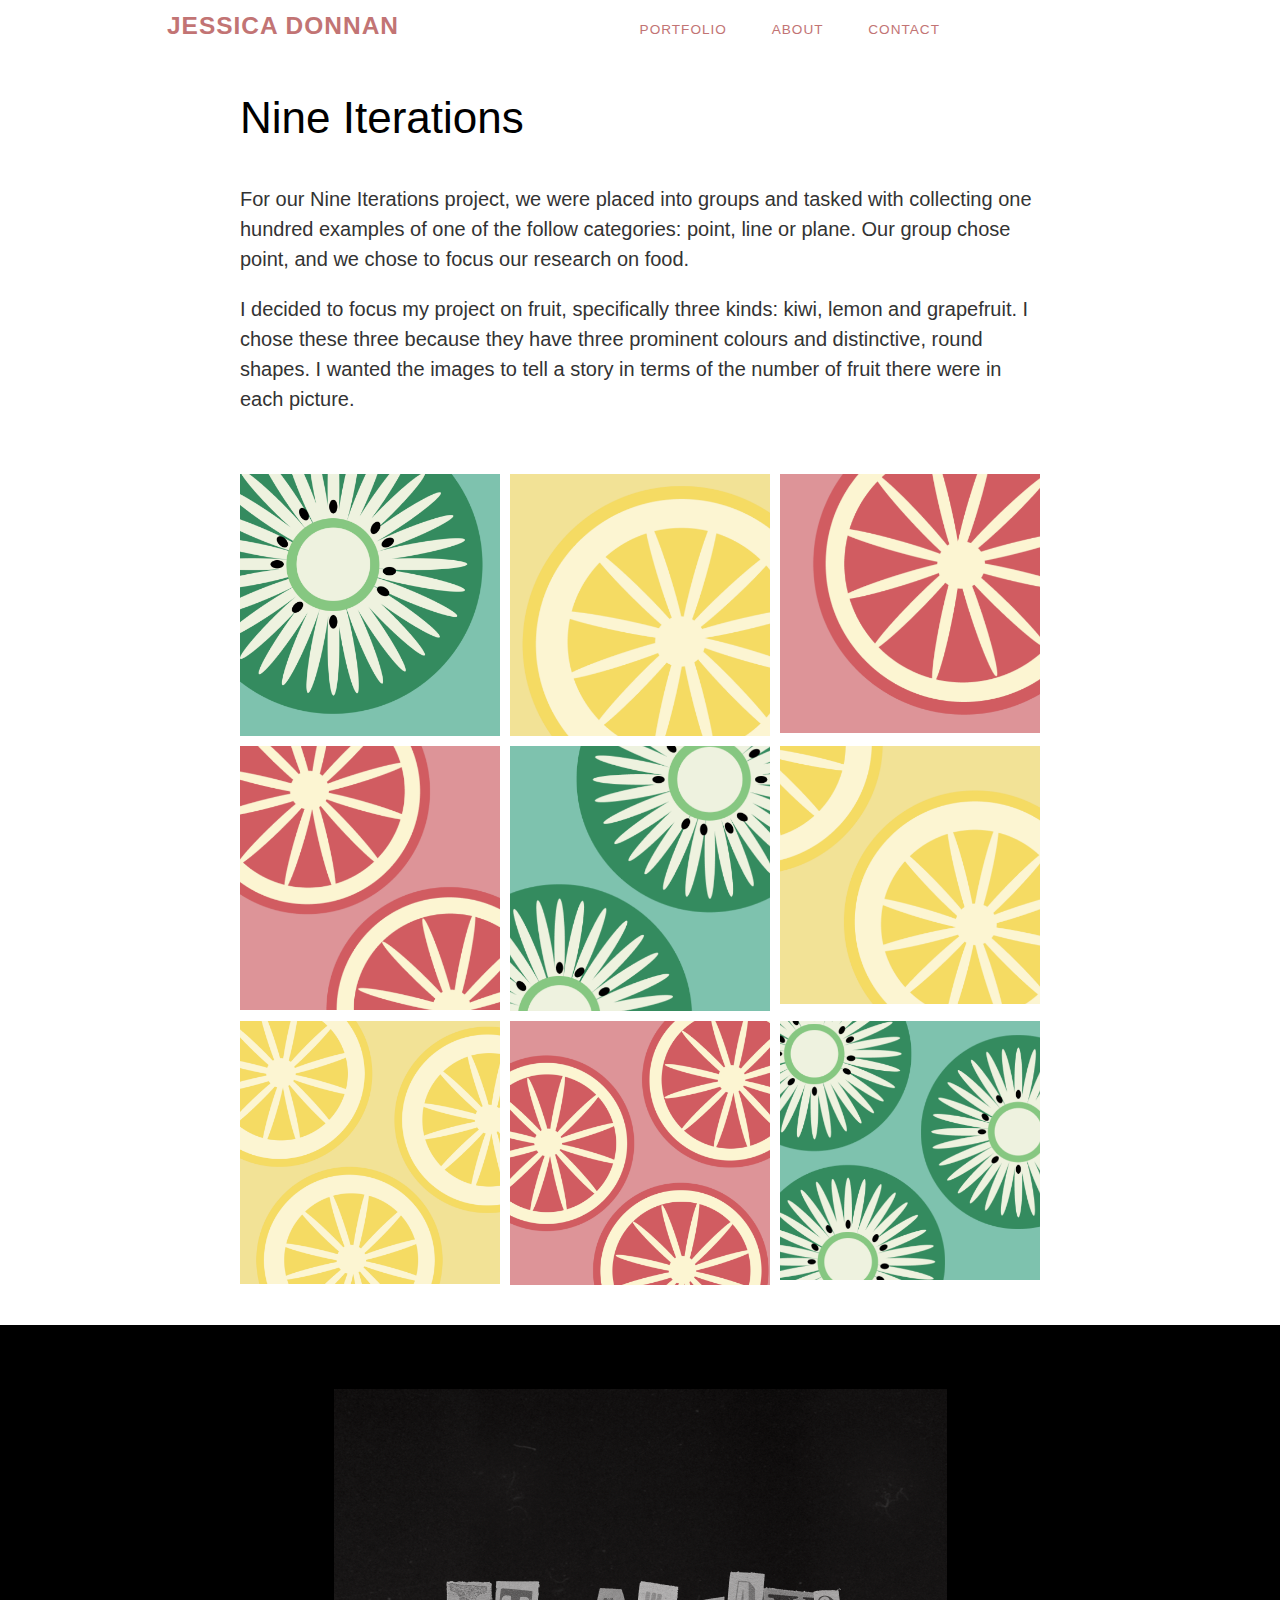
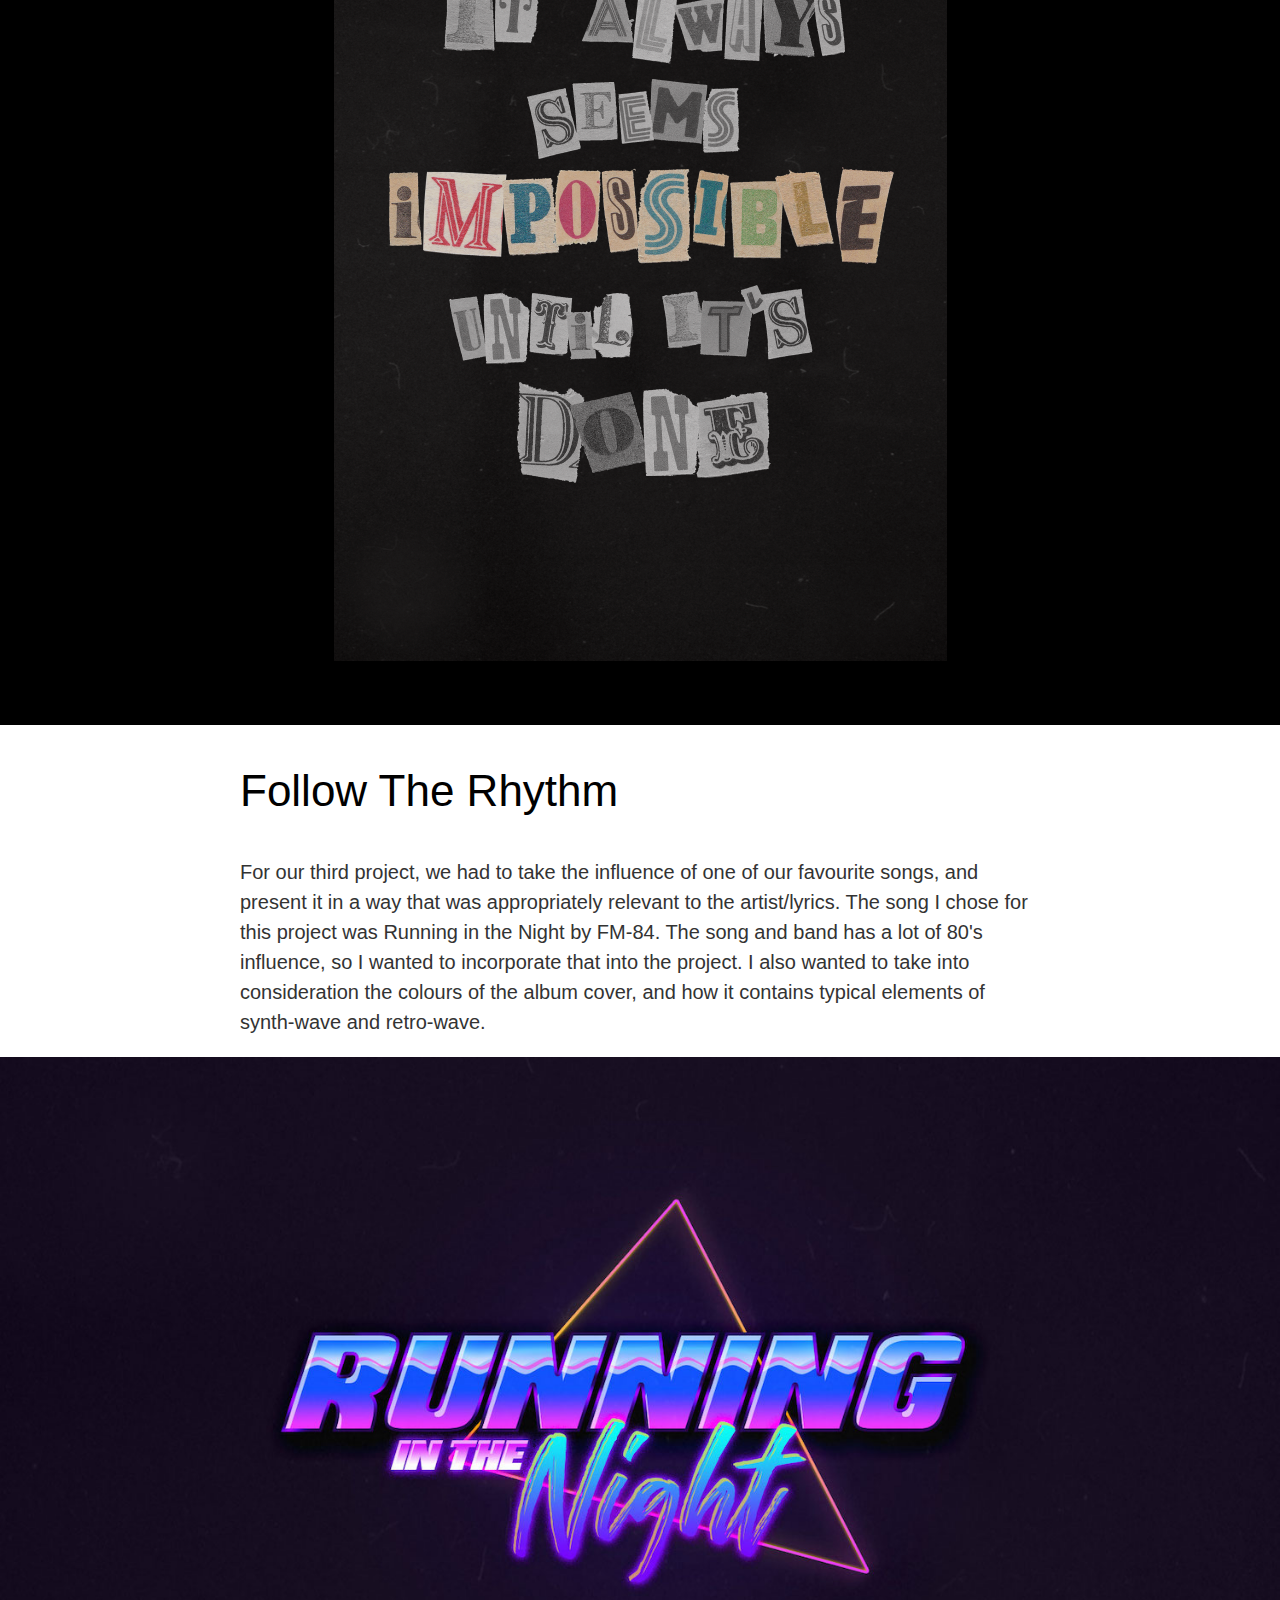
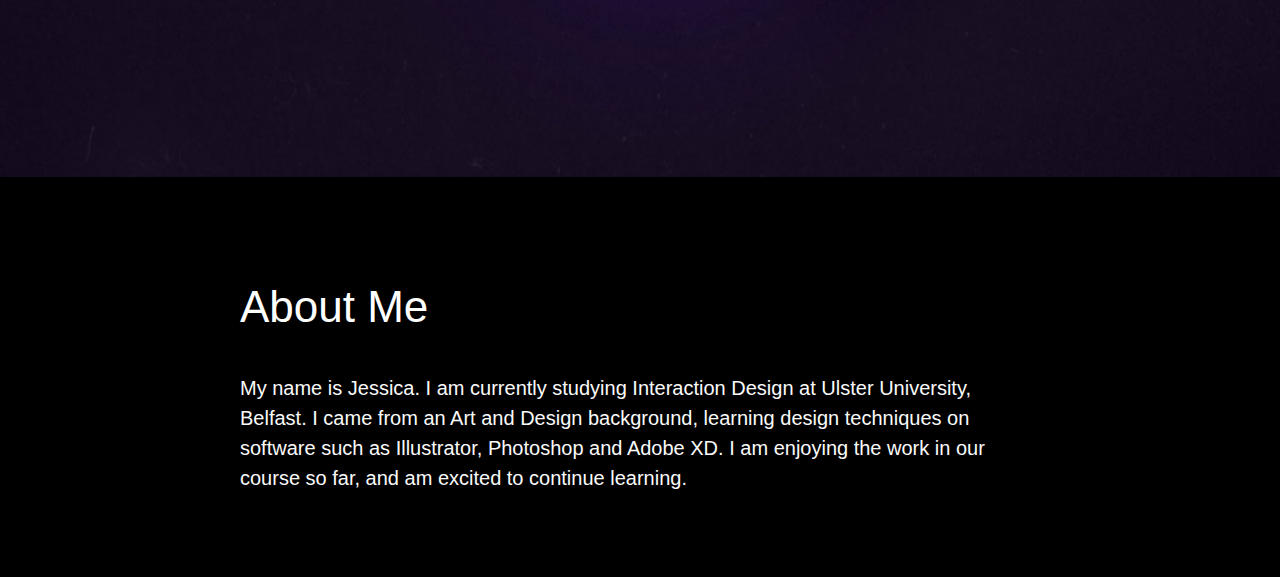
==== index.html @ a140d35e "update" ====
<!DOCTYPE html>
<html lang="en">
  <head>
    <title>Jessica Donnan</title>
    <meta charset="utf-8">
    <meta http-equiv="X-UA-Compatible" content="IE=edge">
    <meta name="viewport" content="width=device-width, initial-scale=1">
    
    <!---------- ADDING CSS WITH ERIC MEYER'S RESET THEN CONTENT-SPECIFIC ------------->
    <link rel="stylesheet" href="css/reset.css">
    <link rel="stylesheet" href="css/portfolio.css">

    <!---------- ADD YOUR OWN FONT STYLESHEET HERE ---------->
    <link href="https://fonts.googleapis.com/css2?family=Open+Sans&family=Roboto:wght@700&display=swap" rel="stylesheet">

</head>

    <body>
        <nav>
            <ul>
                <li class="logo"><a href="#">Jessica Donnan</a></li>
                <li><a href="#portfolio">Portfolio</a></li>
                <li><a href="#about">About</a></li>
                <li><a href="#contact">Contact</a></li>
            </ul>
        </nav>

<section id="portfolio"><h2 style="color: #000000;">Nine Iterations</h2>


	<p>For our Nine Iterations project, we were placed into groups and tasked with collecting one hundred examples of one of the follow categories: point, line or plane. Our group chose point, and we chose to focus our research on food.
    </p>
    <p>I decided to focus my project on fruit, specifically three kinds: kiwi, lemon and grapefruit. I chose these three because they have three prominent colours and distinctive, round shapes. I wanted the images to tell a story in terms of the number of fruit there were in each picture. 
    </p>
</section>
<div>	
<!--------------------PORTFOLIO THIS IS WHERE CSS GRID KICKS IN -------------------->

      <ul class="portfolio" >
      <a href="http://blogs.ulster.ac.uk/jessicadonnan/2020/10/05/ixd01-point-line-and-plane-group-project/" target="_blank"><!--THIS TURNS THE FIRST IMAGE INTO A LINK. THIS COULD BE USED TO LINK TO A CASE STUDY PAGE FOR A PROJECT -->
        <li>
              <img class="portfolio-img" src="img/iteration1.png" alt="image 1" />
              <!--<h1 class="portfolio-title">Image One</h1>--><!--YOU CAN ADD A CAPTION HERE IF YOU WISH-->
          </li>
      </a>
          <li><img class="portfolio-img" src="img/iteration2.png" alt=" "/></li>
          <li><img class="portfolio-img" src="img/iteration3.png" alt=" "/></li>
          <li><img class="portfolio-img" src="img/iteration4.png" alt=" "/></li>
          <li><img class="portfolio-img" src="img/iteration5.png" alt=" "/></li>
          <li><img class="portfolio-img" src="img/iteration6.png" alt=" "/></li>
          <li><img class="portfolio-img" src="img/iteration7.png" alt=" "/></li>
          <li><img class="portfolio-img" src="img/iteration8.png" alt=" "/></li>
          <li><img class="portfolio-img" src="img/iteration9.png" alt=" "/></li>
          
      </ul>
    </div>

    <div class="background-colour"><!--CHANGE THIS ON THE CSS TO APPLY A COLOUR TO MATCH YOUR OWN DESIGN-->
        <header>
          <!--- THIS IS WHERE YOUR MANIFESTO WILL GO -->
            <img src="img/manifesto.png" alt="manifesto"/>
        </header>
    
    </div>
    
    <section class="follow">
        <h2 style="color: black;">Follow The Rhythm</h2>
    


           <p>For our third project, we had to take the influence of one of our favourite songs, and present it in a way that was appropriately relevant to the artist/lyrics. The song I chose for this project was Running in the Night by FM-84. The song and band has a lot of 80's influence, so I wanted to incorporate that into the project. I also wanted to take into consideration the colours of the album cover, and how it contains typical elements of synth-wave and retro-wave.</p>
     </section>

   <!--THE IMAGE BELOW CAN BE REPLACED WITH A NUMBER OF SMALLER IMAGES IF REQUIRED.-->  
   <div style="background-color: black;"><img src="img/follow.jpeg"  alt="portfolio image"/></div>

   <div class="background-colour" id="about">
     <section>
       <h2 style="color:white;">About Me</h2>
         <p>My name is Jessica. I am currently studying Interaction Design at Ulster University, Belfast. I came from an Art and Design background, learning design techniques on software such as Illustrator, Photoshop and Adobe XD. I am enjoying the work in our course so far, and am excited to continue learning. 
     </p>
     </section>
   </div>
 
<!----------------- FOOTER ------------------>
 <footer id="contact">
   <a href="https://github.com/Saskia-Kano" target="_blank">
   </footer>
 </body>
</html>
---- css/portfolio.css ----
/* ------------------ GLOBAL STYLING --------------------*/
body {
    font-family: proxima-nova, sans-serif;
    font-style: normal;
    color: #333;}
  
  section {    
    width: 80%;
    max-width: 800px;
    margin: auto;}
  
  
  h1, h2, {
    font-family: bely-display, sans-serif;
    font-weight: 400;
    font-style: normal;}
  
  /*---- ESTABLISH YOUR OWN TYPOGRAPHIC HIERARCHY WHICH SHOULD BE BASED ON YOUR FONT CHOICES ----*/
  h1 {font-size: 4em; margin-bottom: .3em;}
  h2 {font-size: 2.75em; margin: 1em 0; color: #000000}
  h3 {font-size: 1.90em; margin: 3em 0 1em 0}
  
  p {font-size: 1.25em;
    line-height: 1.5;
    margin-bottom: 1em;
    font-weight: 200;}
  
  header {
    width: 80%;
    font-family: bely-display, sans-serif;
    max-width: 1000px;
    margin: auto;
    color: #fafafa;}
  
  header h1 { 
    margin: 1em 0;
    font-size: 5.25em;
    font-weight: bold;
    line-height: 1.2;
    }
  header h2 {
    font-family: proxima-nova, sans-serif;
    font-size: 2.75em;
    line-height: 1.5;
    padding-bottom: 1em;
  }
  
  .highlight {color: #000000}
  
  /*---------------- PORTFOLIO SECTION ------------------*/
  
 /* .portfolio h2 { max-width: 960px; margin: 3em auto;} */
  
 .portfolio{
    max-width: 800px;
    margin: auto;
    padding: 40px 0;
    display: grid;
    grid-gap: 10px;
    /* grid-template-columns: repeat(3, 1fr);
    grid-auto-rows: minmax(100px auto); */
  
  grid-template-columns: repeat(auto-fill, minmax(250px, 1fr) ) ; 
  }
   
  .portfolio h1 {
    text-align: center}
  
  li {
    position: relative;}
  
  .portfolio-img {;
    width: 100%;
    object-fit: cover;
  }
  
  .portfolio-title {
    font-family: proxima-nova, sans-serif;
    position: absolute;
    bottom: 0;
    width: 100%;
    padding: 10px 0;
    font-size: 0.85em;
    font-weight: bold;
    background-color: rgba(255, 255, 255, 0.8);
    margin-bottom: 0;
  }
  
  .portfolio-title:hover {
    background: #333;
    color: #fff
  }
  
  /*---------------- BACKGROUNDS ----------------*/
  .background-colour {
      padding: 4em 0;
      background: #000000;
      color: #fafafa;}
  
  
  /*--------------------- STYLING LINKS -----------------*/
  a {
    color: #000000;
    text-decoration: none;
  }
  
  a:hover {
    color: #103254;
    border-bottom: 1px dotted;}
  
  .biog a {
      color: #fafafa;
      border-bottom: 1px dotted;
    }
    
  .biog a:hover {
      color: #103254;
  }
    
  .background-colour a {
    color: #bcdbd2);
    text-decoration: none;}
  
  .background-colour a:hover {
    color: #fafafa;
    border-bottom: 1px dotted;}
  
  .portfolio a {
    color: #103254;
    border-bottom: none;}
  
  .portfolio a:hover {
    opacity: .8;}
  
  /*------------------- NAVIGATION ------------------*/
  nav {
    top: 0;
    left: 0;
    margin: 0;
    width: 90%;
    background-color: #fff;
    padding: 1em 0;
    font-size: 0.85em;}
  
  nav ul {
    padding-right: 15vw;
    text-align: right;
    text-transform: uppercase;
    letter-spacing: 1px;}
    
  
  nav ul li {
    display: inline;
    margin: 20px;
    background: none;}
  
  nav a:link {
    color: #c27474}
  
  nav a:visited {
    color: #c27474}
  
  nav a:hover {
    border-bottom: none;
    color: #103254;
    transition: all 0.3s ease-in-out; } 
    
  .logo {
    font-size: 1.8em;
    font-weight: bold;
    text-align: left;
    padding-right: 8em;
  }
  
  /* ------------------- IMAGES -------------------- */
  img {
    display: block;
    margin: auto; 
    max-width: 100%; }
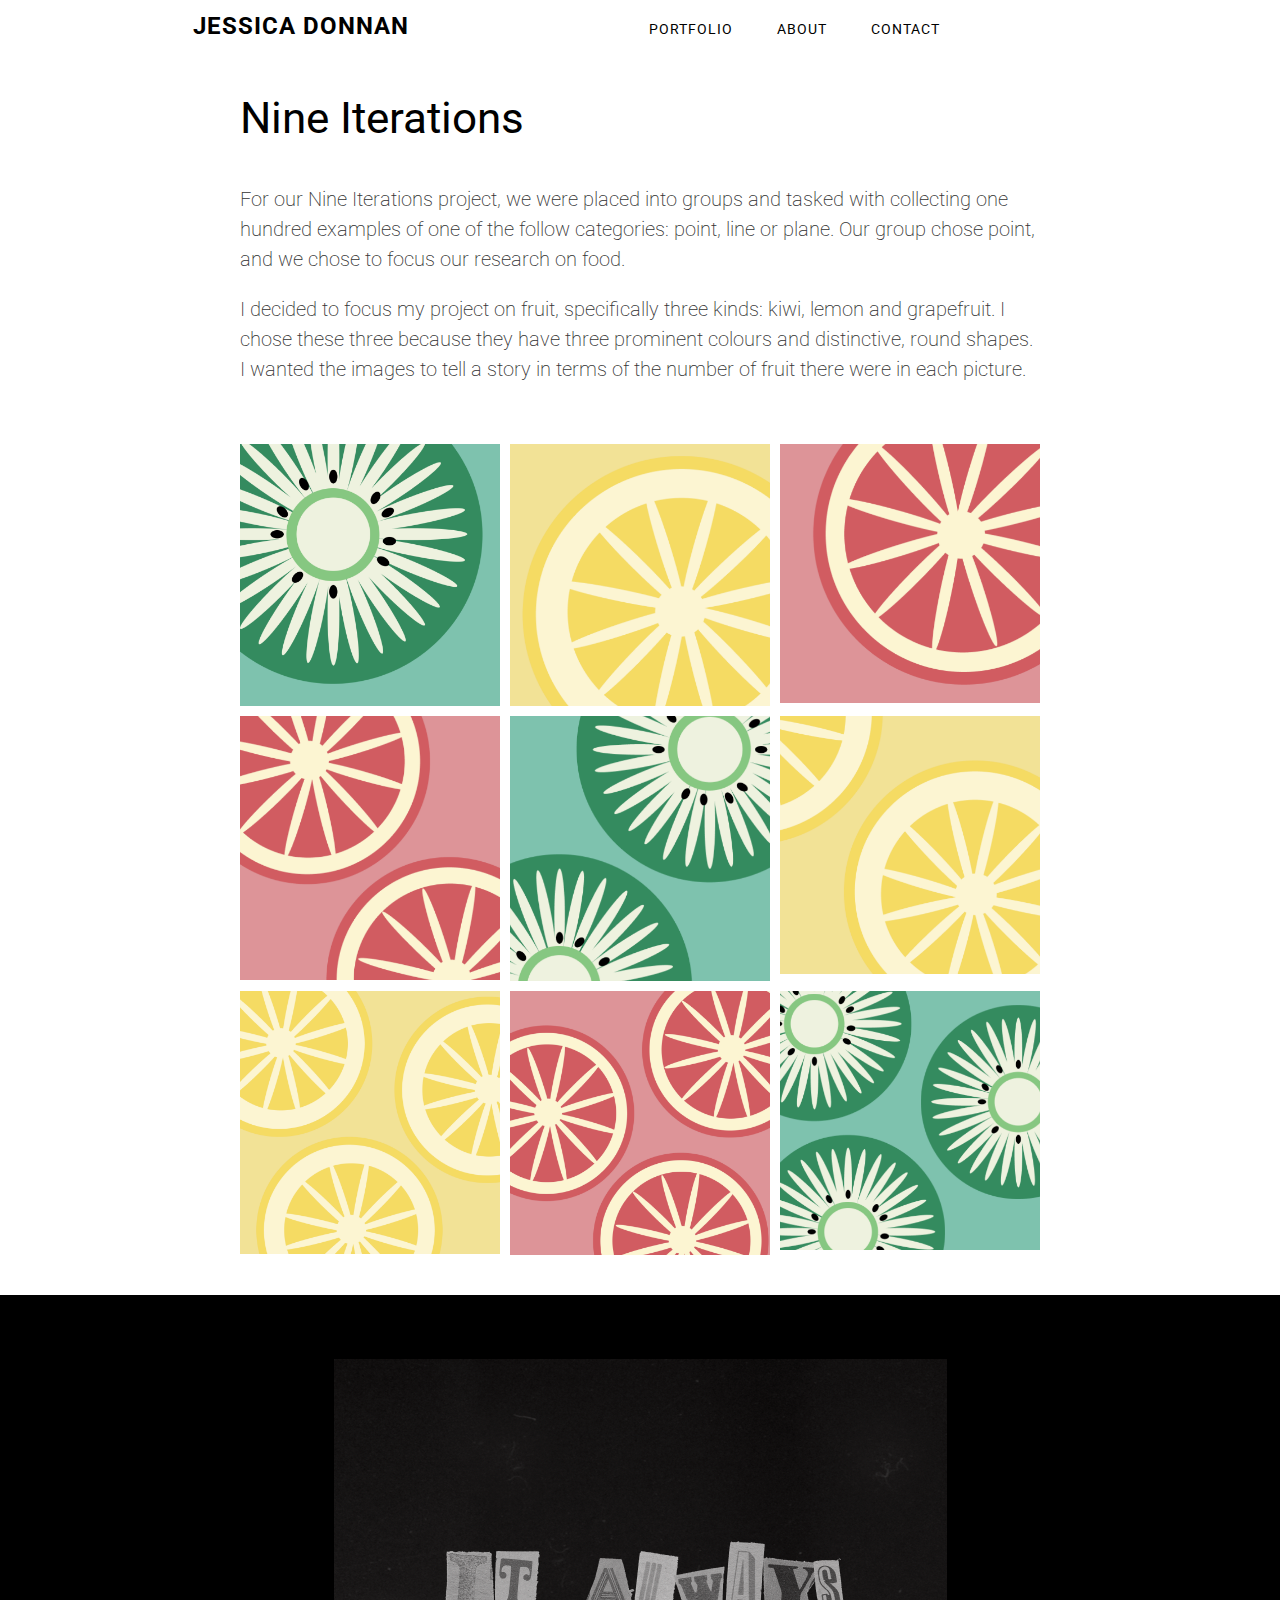
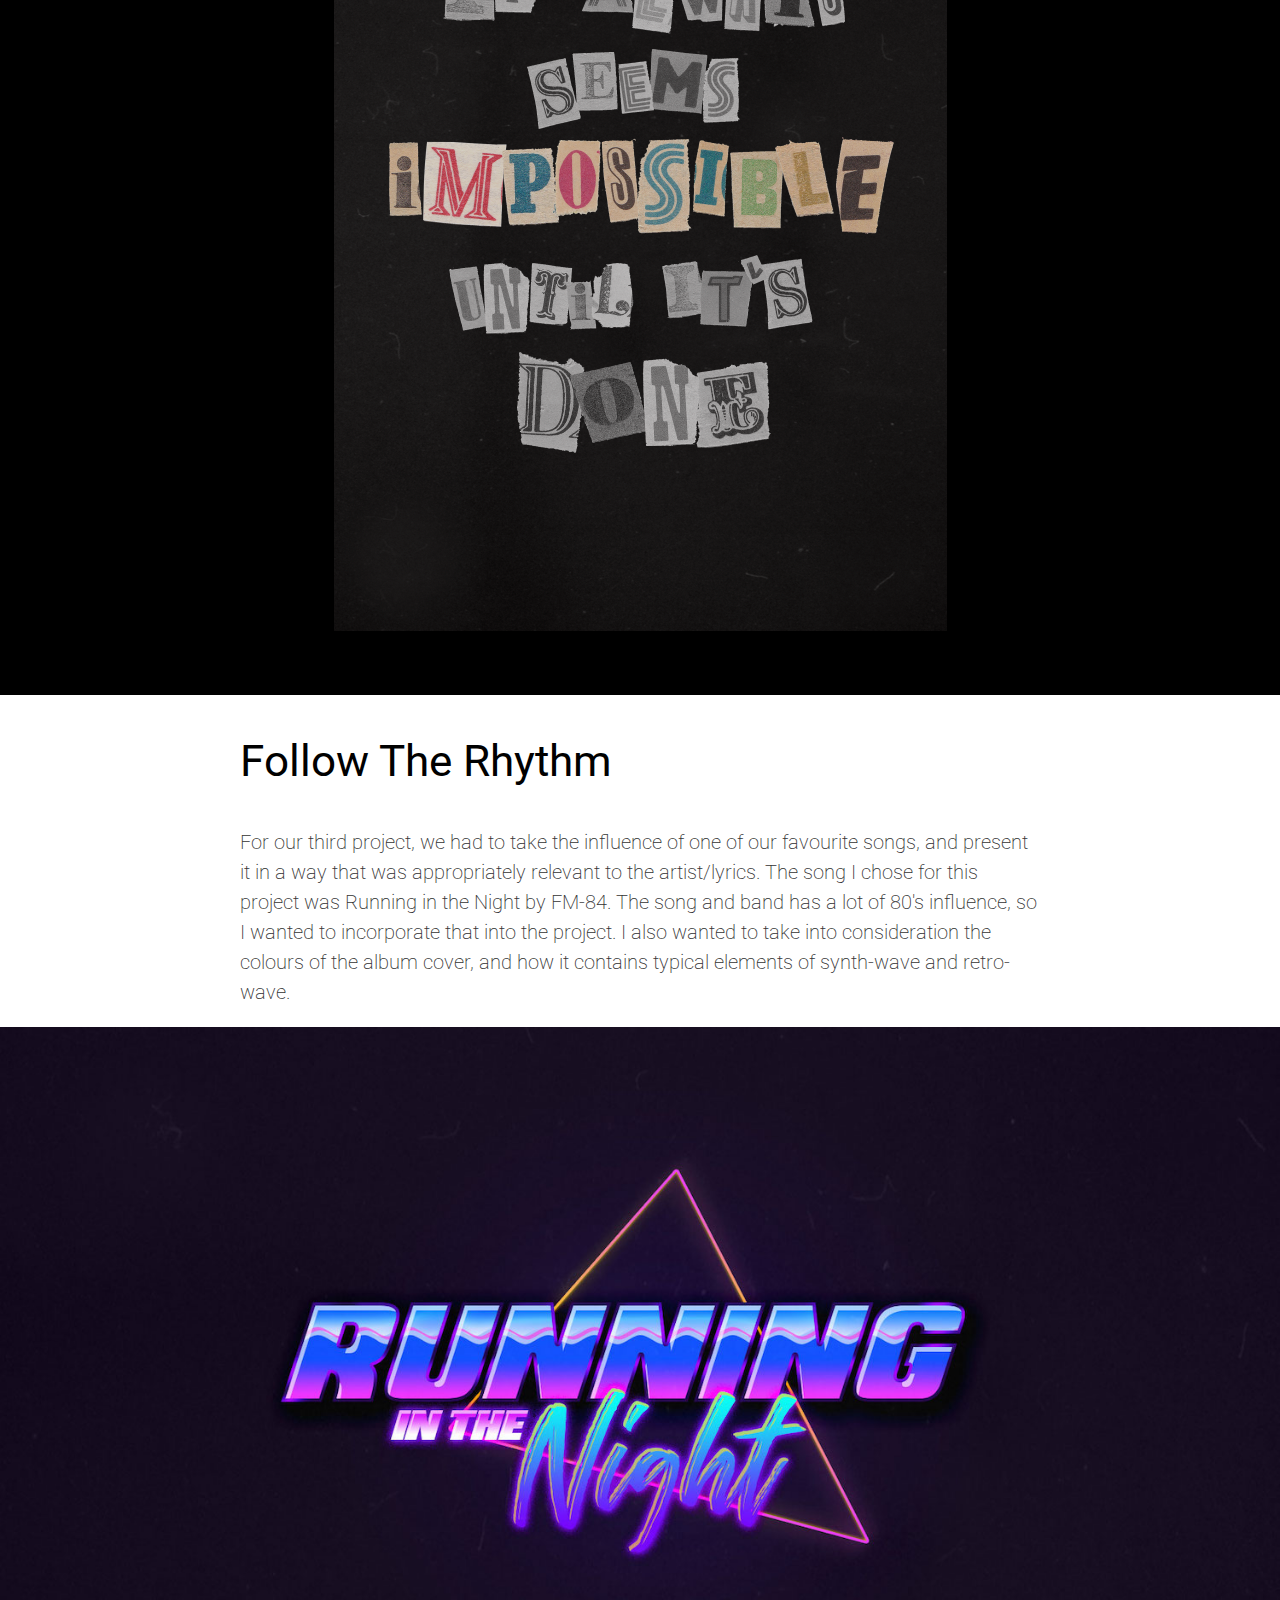
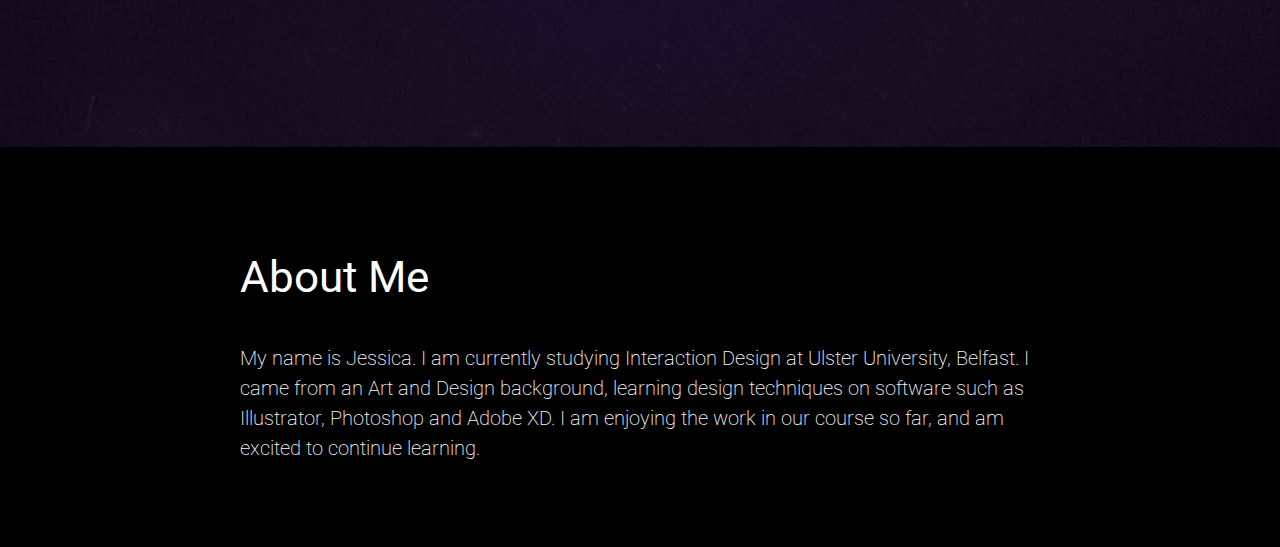
==== commit 467fb8fd: "update" ====
--- a/index.html
+++ b/index.html
@@ -11,7 +11,7 @@
     <link rel="stylesheet" href="css/portfolio.css">
 
     <!---------- ADD YOUR OWN FONT STYLESHEET HERE ---------->
-    <link href="https://fonts.googleapis.com/css2?family=Open+Sans&family=Roboto:wght@700&display=swap" rel="stylesheet">
+    <link href="https://fonts.googleapis.com/css2?family=Open+Sans&family=Roboto&display=swap" rel="stylesheet">
 
 </head>
 
@@ -21,7 +21,7 @@
                 <li class="logo"><a href="#">Jessica Donnan</a></li>
                 <li><a href="#portfolio">Portfolio</a></li>
                 <li><a href="#about">About</a></li>
-                <li><a href="#contact">Contact</a></li>
+                <li><a href="https://www.instagram.com/jessdonnandesign/">Contact</a></li>
             </ul>
         </nav>
 
--- a/css/portfolio.css
+++ b/css/portfolio.css
@@ -1,6 +1,6 @@
 /* ------------------ GLOBAL STYLING --------------------*/
 body {
-    font-family: proxima-nova, sans-serif;
+    font-family: 'Roboto', sans-serif;
     font-style: normal;
     color: #333;}
   
@@ -11,8 +11,8 @@
   
   
   h1, h2, {
-    font-family: bely-display, sans-serif;
-    font-weight: 400;
+    font-family: 'Open Sans', sans-serif;
+    font-weight: 500;
     font-style: normal;}
   
   /*---- ESTABLISH YOUR OWN TYPOGRAPHIC HIERARCHY WHICH SHOULD BE BASED ON YOUR FONT CHOICES ----*/
@@ -26,8 +26,8 @@
     font-weight: 200;}
   
   header {
-    width: 80%;
-    font-family: bely-display, sans-serif;
+    width: 70%;
+    font-family: 'Open Sans', sans-serif;
     max-width: 1000px;
     margin: auto;
     color: #fafafa;}
@@ -39,7 +39,7 @@
     line-height: 1.2;
     }
   header h2 {
-    font-family: proxima-nova, sans-serif;
+    font-family: 'Open Sans', sans-serif;
     font-size: 2.75em;
     line-height: 1.5;
     padding-bottom: 1em;
@@ -75,7 +75,7 @@
   }
   
   .portfolio-title {
-    font-family: proxima-nova, sans-serif;
+    font-family: 'Open Sans', sans-serif;
     position: absolute;
     bottom: 0;
     width: 100%;
@@ -155,10 +155,10 @@
     background: none;}
   
   nav a:link {
-    color: #c27474}
+    color: #000000}
   
   nav a:visited {
-    color: #c27474}
+    color: #000000}
   
   nav a:hover {
     border-bottom: none;
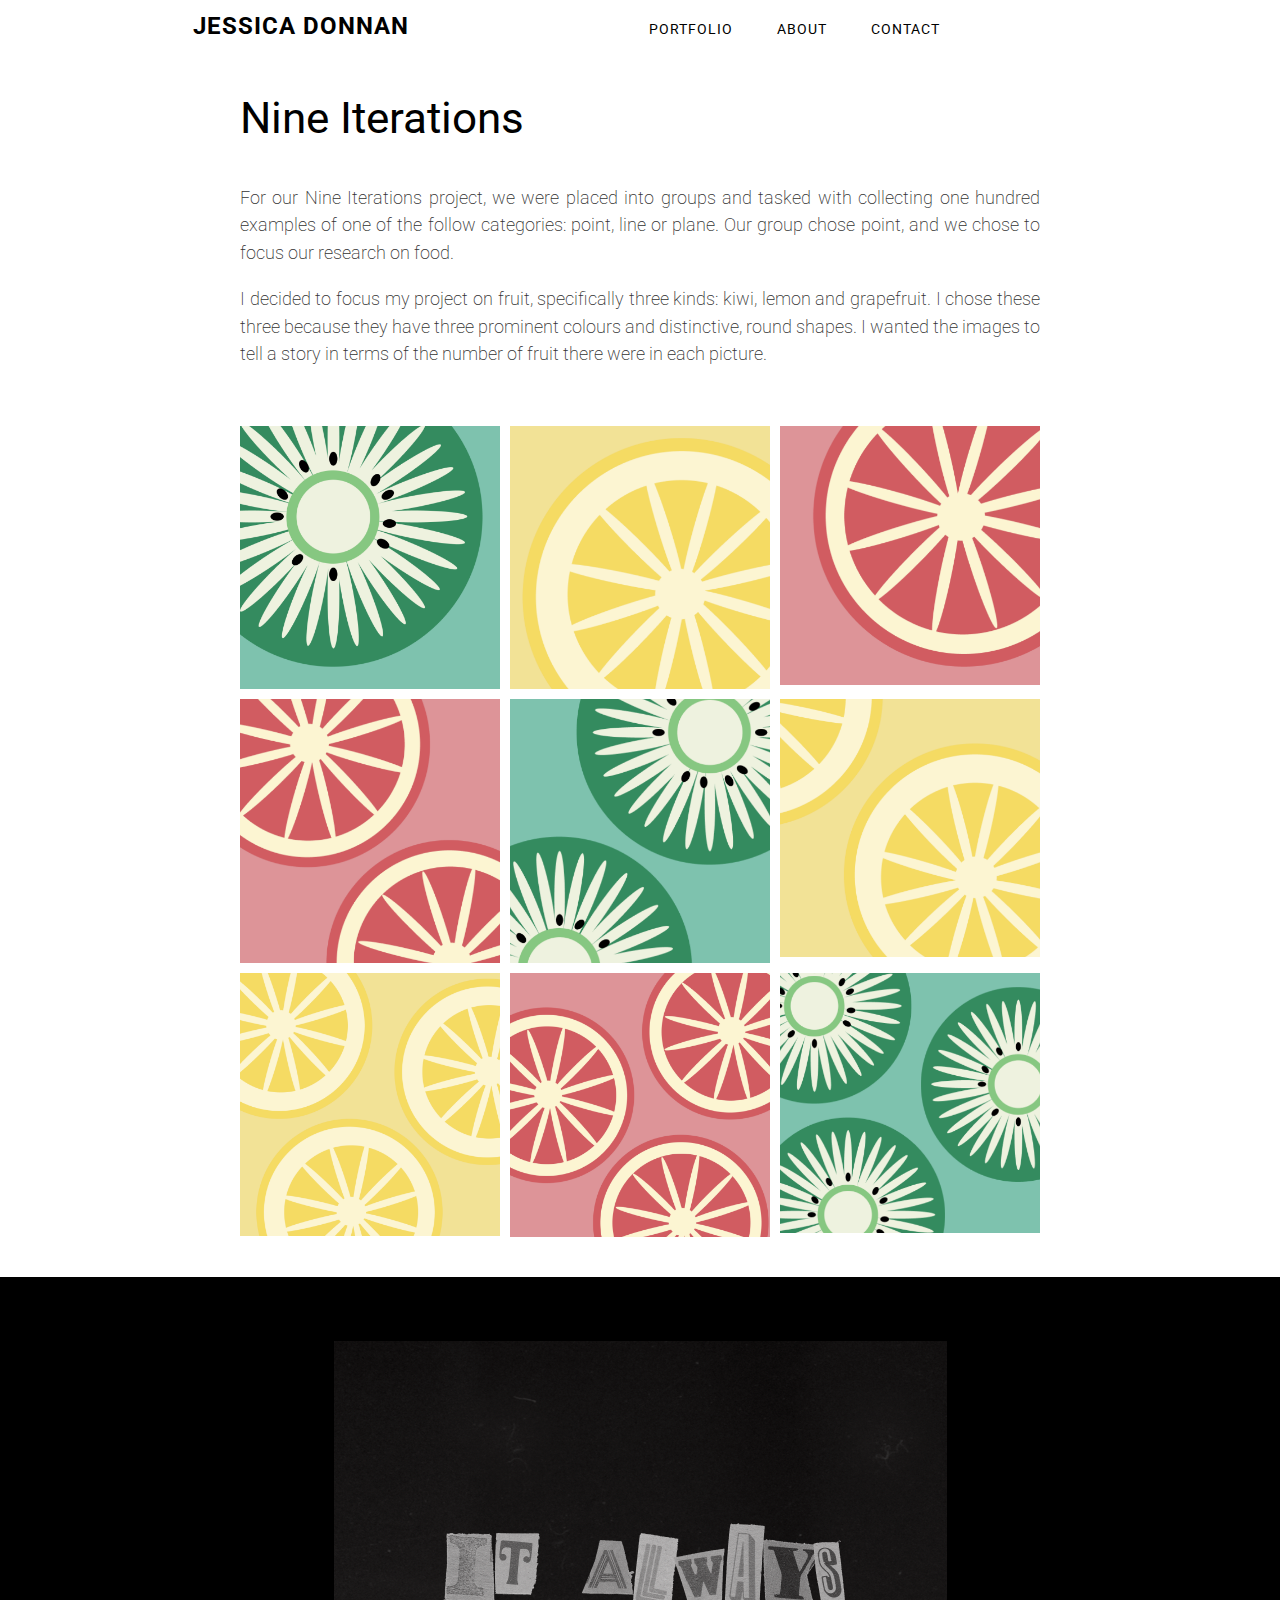
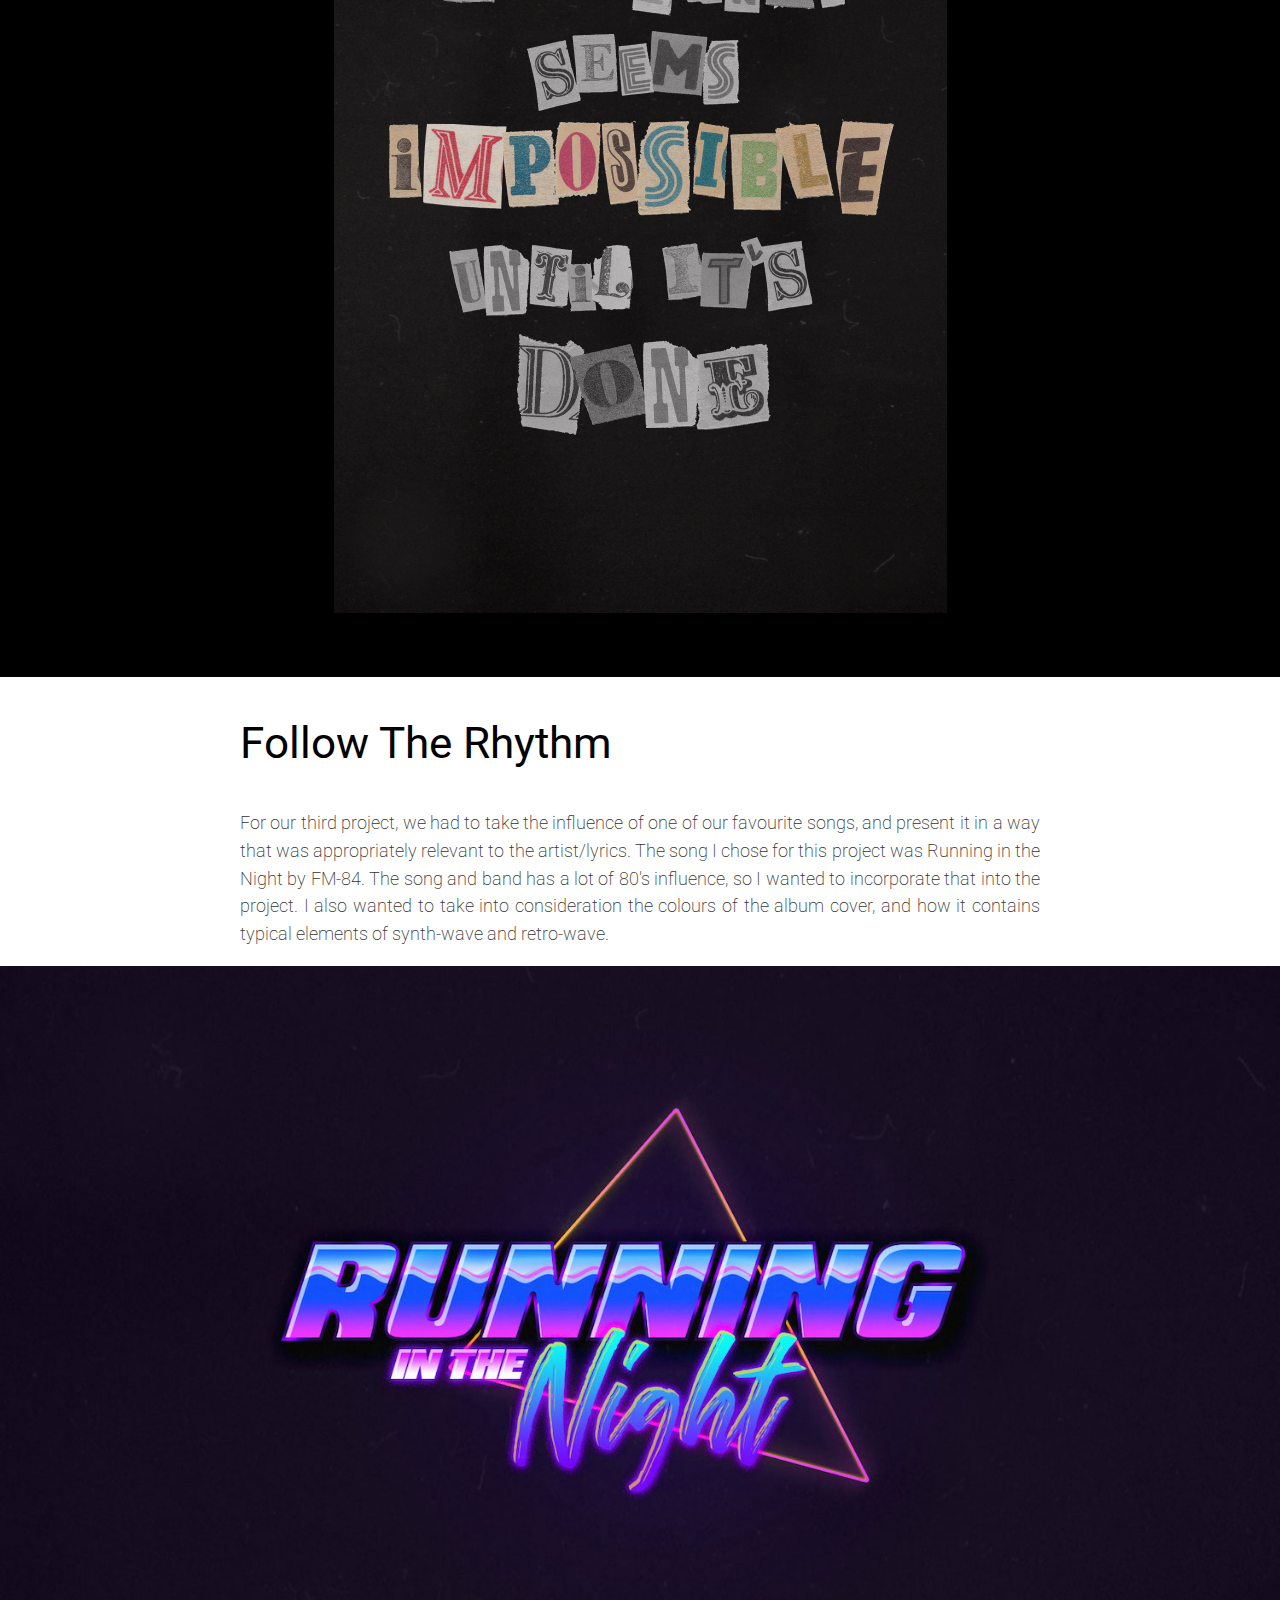
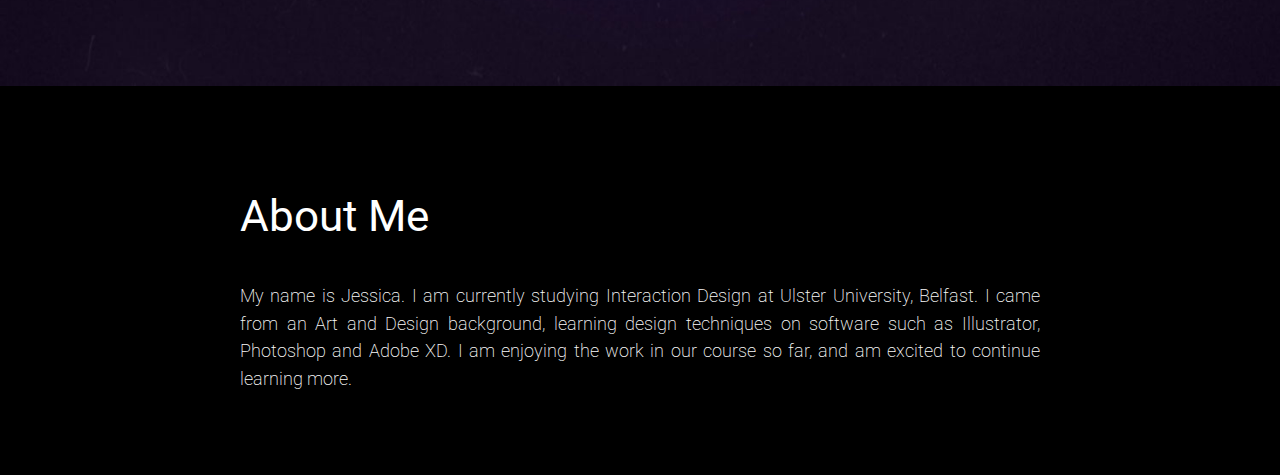
==== commit 656f15e4: "updated" ====
--- a/index.html
+++ b/index.html
@@ -77,7 +77,7 @@
    <div class="background-colour" id="about">
      <section>
        <h2 style="color:white;">About Me</h2>
-         <p>My name is Jessica. I am currently studying Interaction Design at Ulster University, Belfast. I came from an Art and Design background, learning design techniques on software such as Illustrator, Photoshop and Adobe XD. I am enjoying the work in our course so far, and am excited to continue learning. 
+         <p>My name is Jessica. I am currently studying Interaction Design at Ulster University, Belfast. I came from an Art and Design background, learning design techniques on software such as Illustrator, Photoshop and Adobe XD. I am enjoying the work in our course so far, and am excited to continue learning more. 
      </p>
      </section>
    </div>
--- a/css/portfolio.css
+++ b/css/portfolio.css
@@ -3,13 +3,12 @@
     font-family: 'Roboto', sans-serif;
     font-style: normal;
     color: #333;}
-  
+
   section {    
     width: 80%;
     max-width: 800px;
     margin: auto;}
-  
-  
+
   h1, h2, {
     font-family: 'Open Sans', sans-serif;
     font-weight: 500;
@@ -20,10 +19,11 @@
   h2 {font-size: 2.75em; margin: 1em 0; color: #000000}
   h3 {font-size: 1.90em; margin: 3em 0 1em 0}
   
-  p {font-size: 1.25em;
+  p {font-size: 1.15em;
     line-height: 1.5;
     margin-bottom: 1em;
-    font-weight: 200;}
+    font-weight: 200;
+    text-align: justify;}
   
   header {
     width: 70%;
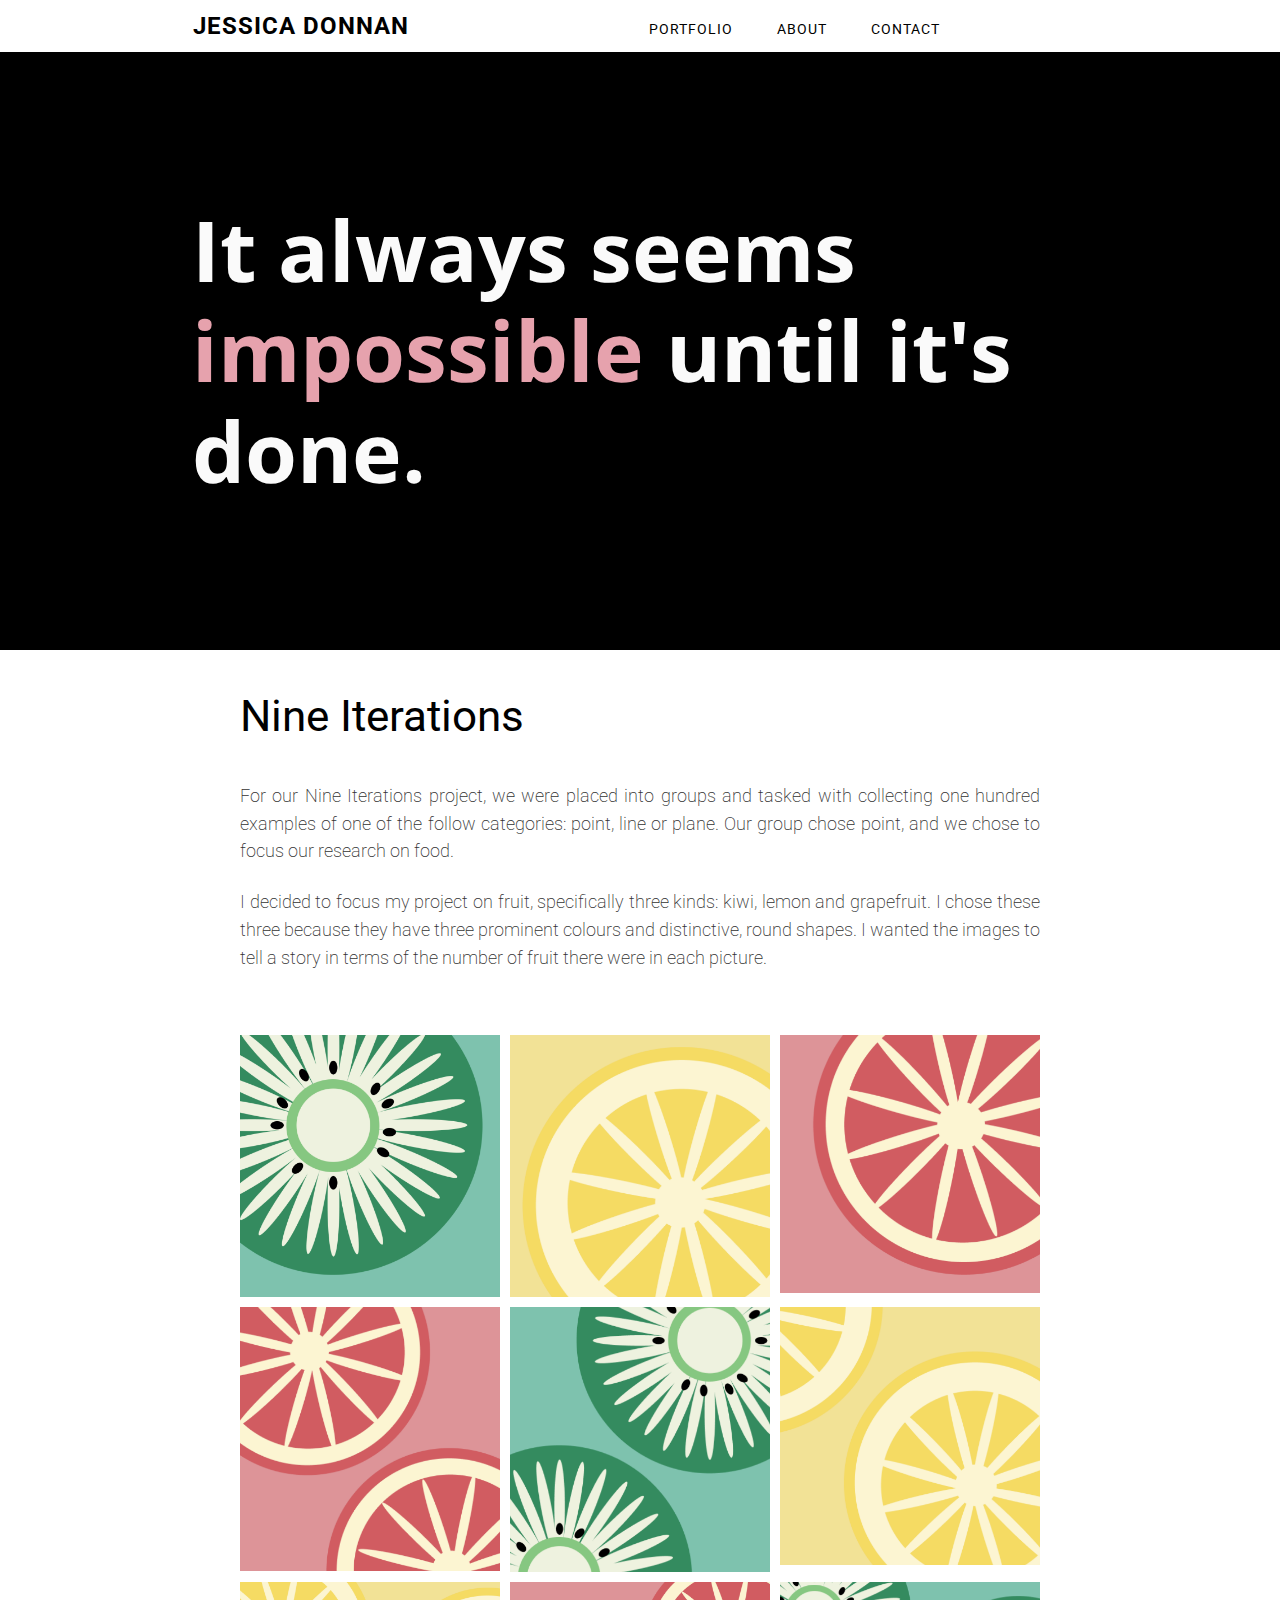
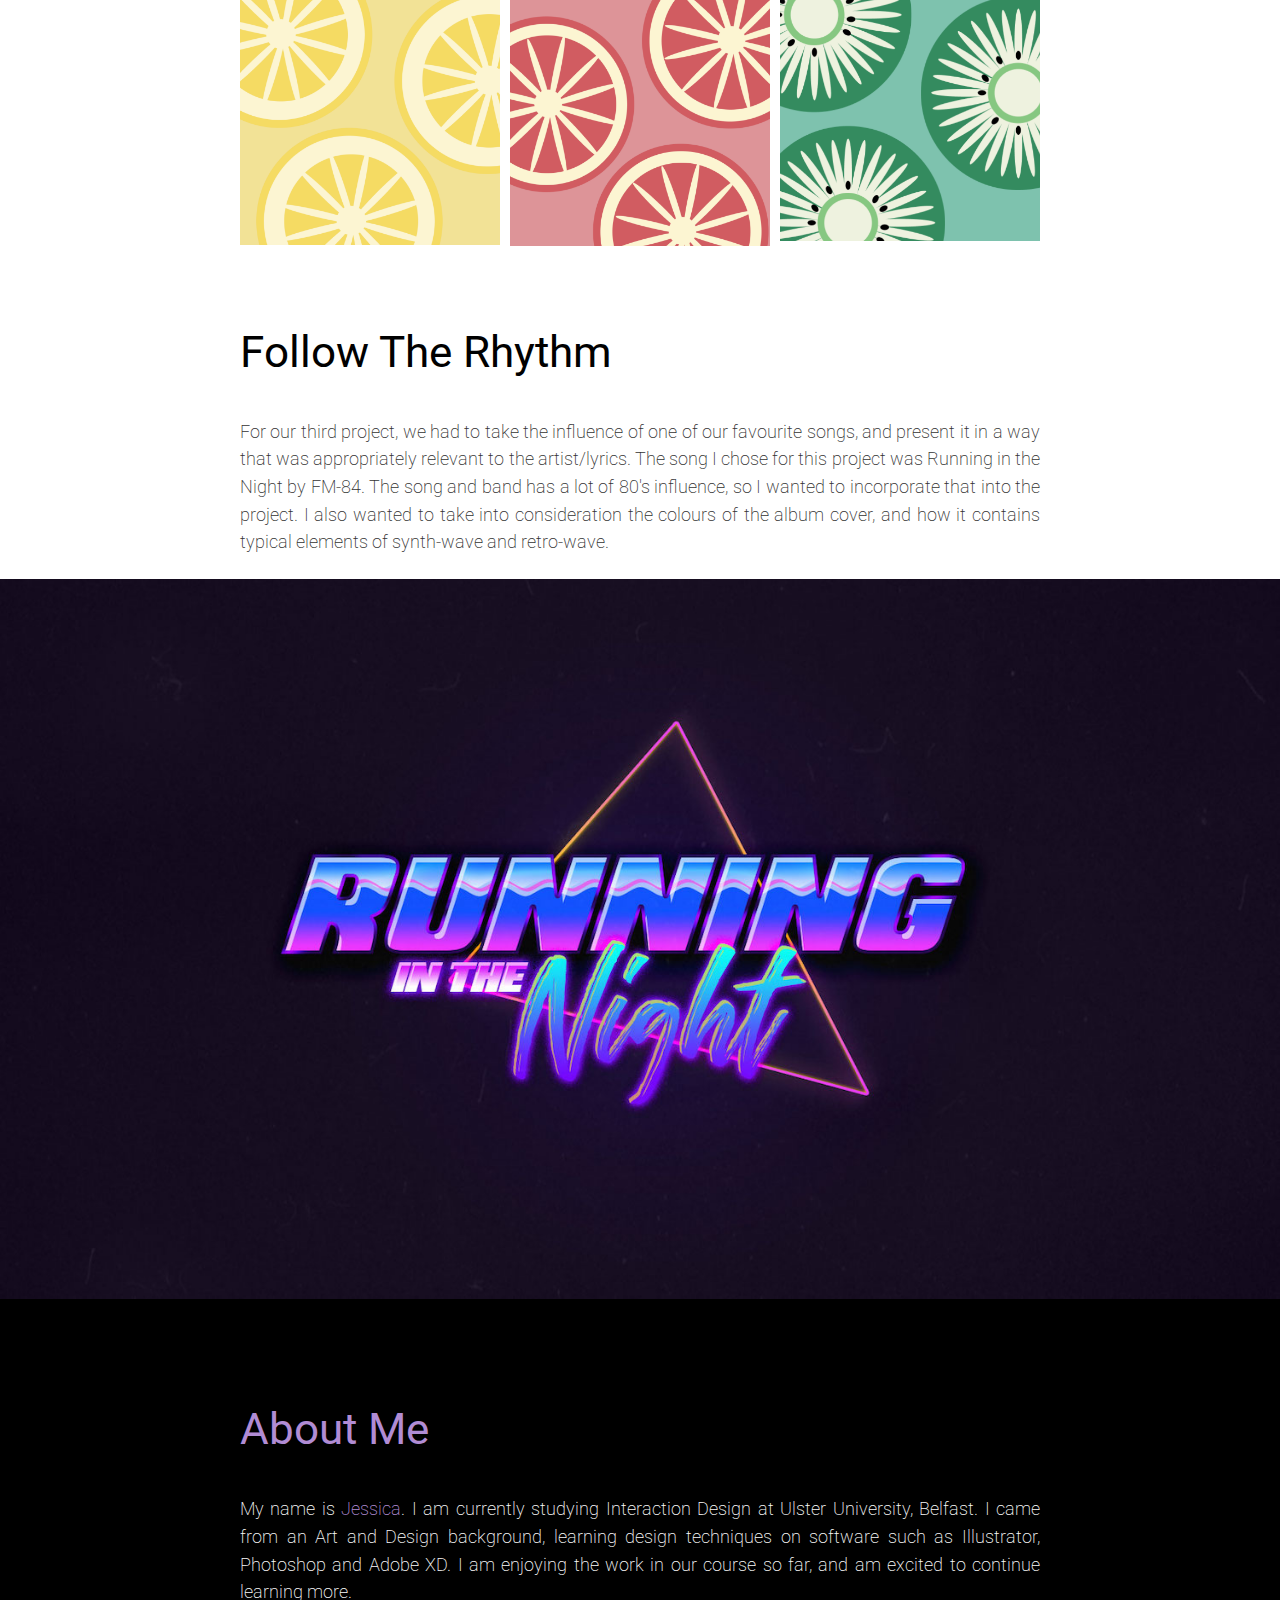
==== commit 164dcc87: "updated" ====
--- a/index.html
+++ b/index.html
@@ -24,6 +24,14 @@
                 <li><a href="https://www.instagram.com/jessdonnandesign/">Contact</a></li>
             </ul>
         </nav>
+
+        <div class="background-colour"><!--CHANGE THIS ON THE CSS TO APPLY A COLOUR TO MATCH YOUR OWN DESIGN-->
+          <header>
+            <!--- THIS IS WHERE YOUR MANIFESTO WILL GO -->
+              <h1>It always seems <span style="color: #e6a2ad">impossible</span> until it's done.</h1>
+          </header>
+      
+      </div>
 
 <section id="portfolio"><h2 style="color: #000000;">Nine Iterations</h2>
 
@@ -55,13 +63,7 @@
       </ul>
     </div>
 
-    <div class="background-colour"><!--CHANGE THIS ON THE CSS TO APPLY A COLOUR TO MATCH YOUR OWN DESIGN-->
-        <header>
-          <!--- THIS IS WHERE YOUR MANIFESTO WILL GO -->
-            <img src="img/manifesto.png" alt="manifesto"/>
-        </header>
-    
-    </div>
+
     
     <section class="follow">
         <h2 style="color: black;">Follow The Rhythm</h2>
@@ -76,15 +78,15 @@
 
    <div class="background-colour" id="about">
      <section>
-       <h2 style="color:white;">About Me</h2>
-         <p>My name is Jessica. I am currently studying Interaction Design at Ulster University, Belfast. I came from an Art and Design background, learning design techniques on software such as Illustrator, Photoshop and Adobe XD. I am enjoying the work in our course so far, and am excited to continue learning more. 
+       <h2 style="color:#b18cd4;">About Me</h2>
+         <p>My name is <span style="color: #b18cd4">Jessica</span>. I am currently studying Interaction Design at Ulster University, Belfast. I came from an Art and Design background, learning design techniques on software such as Illustrator, Photoshop and Adobe XD. I am enjoying the work in our course so far, and am excited to continue learning more. 
      </p>
      </section>
    </div>
  
 <!----------------- FOOTER ------------------>
  <footer id="contact">
-   <a href="https://github.com/Saskia-Kano" target="_blank">
+   <a href="https://github.com/jessdonnan" target="_blank">
    </footer>
  </body>
 </html>--- a/css/portfolio.css
+++ b/css/portfolio.css
@@ -23,7 +23,8 @@
     line-height: 1.5;
     margin-bottom: 1em;
     font-weight: 200;
-    text-align: justify;}
+    text-align: justify;
+    padding-bottom: 5px;}
   
   header {
     width: 70%;
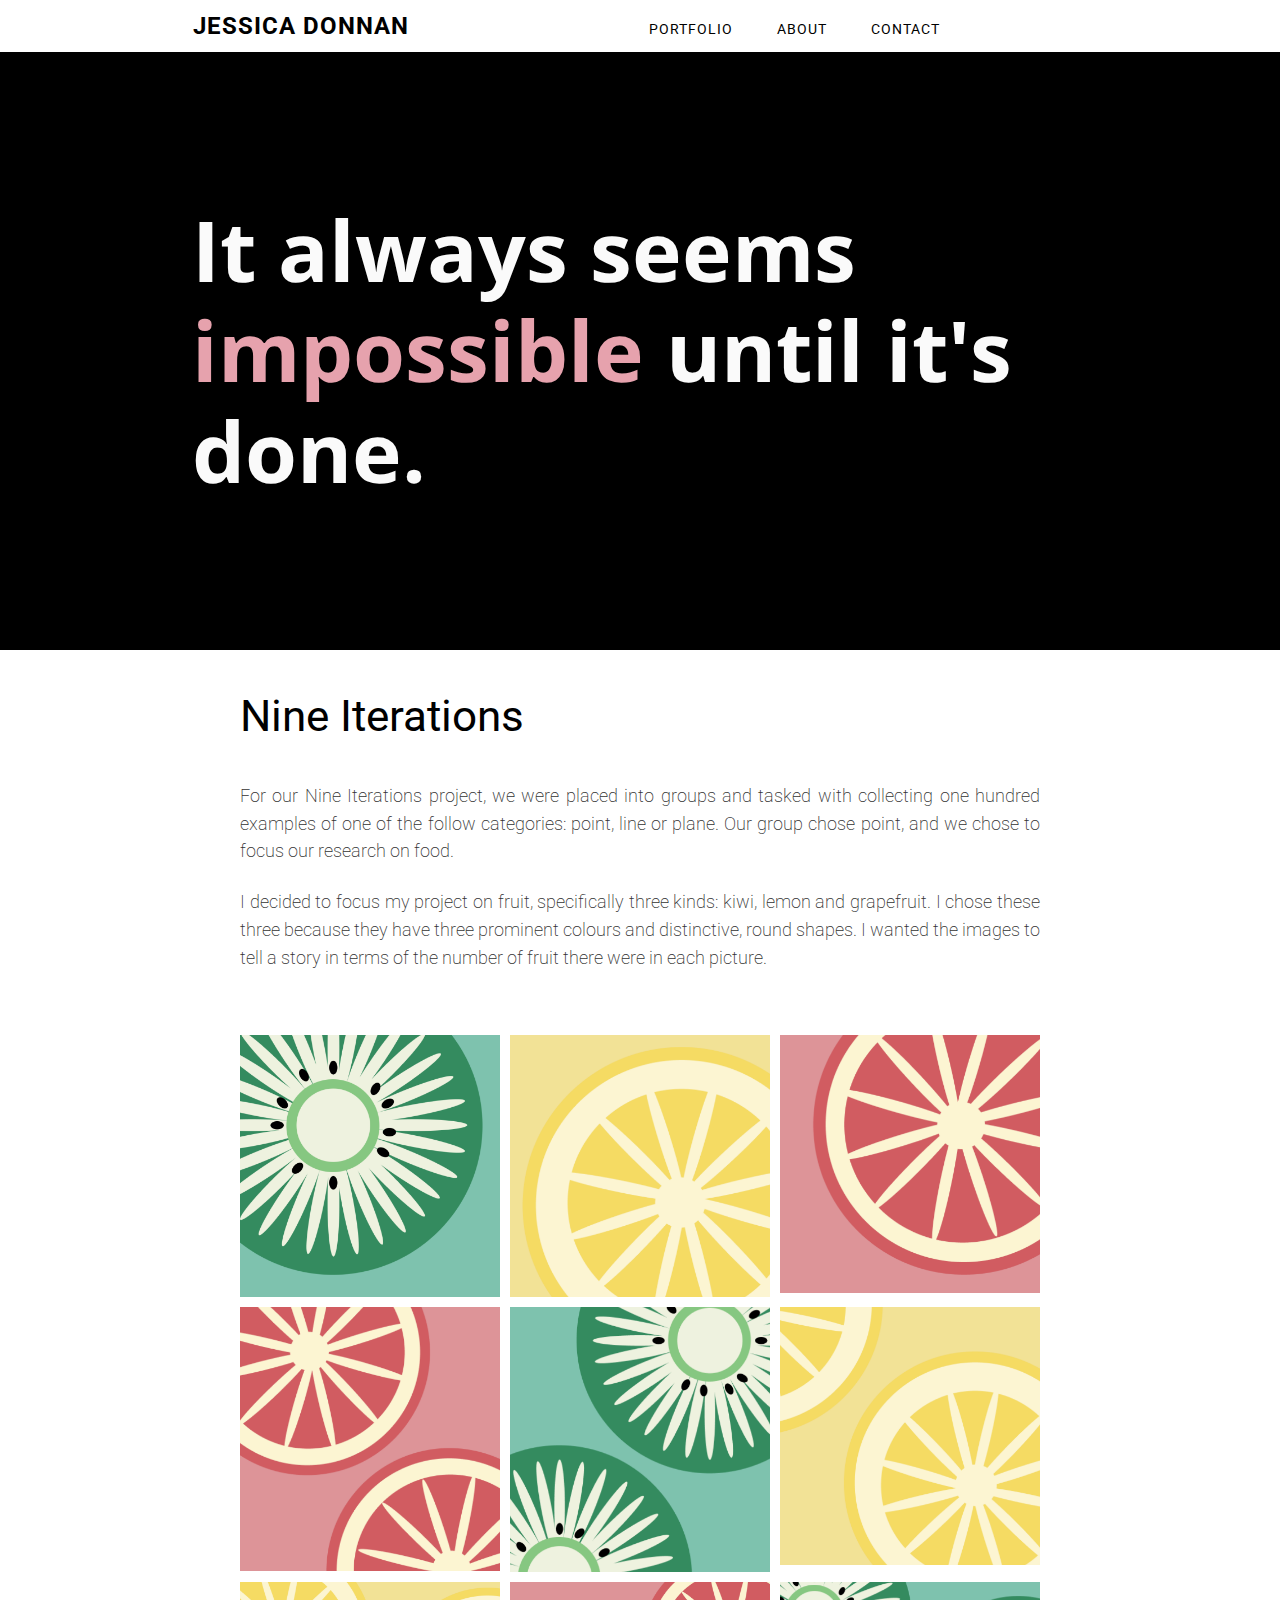
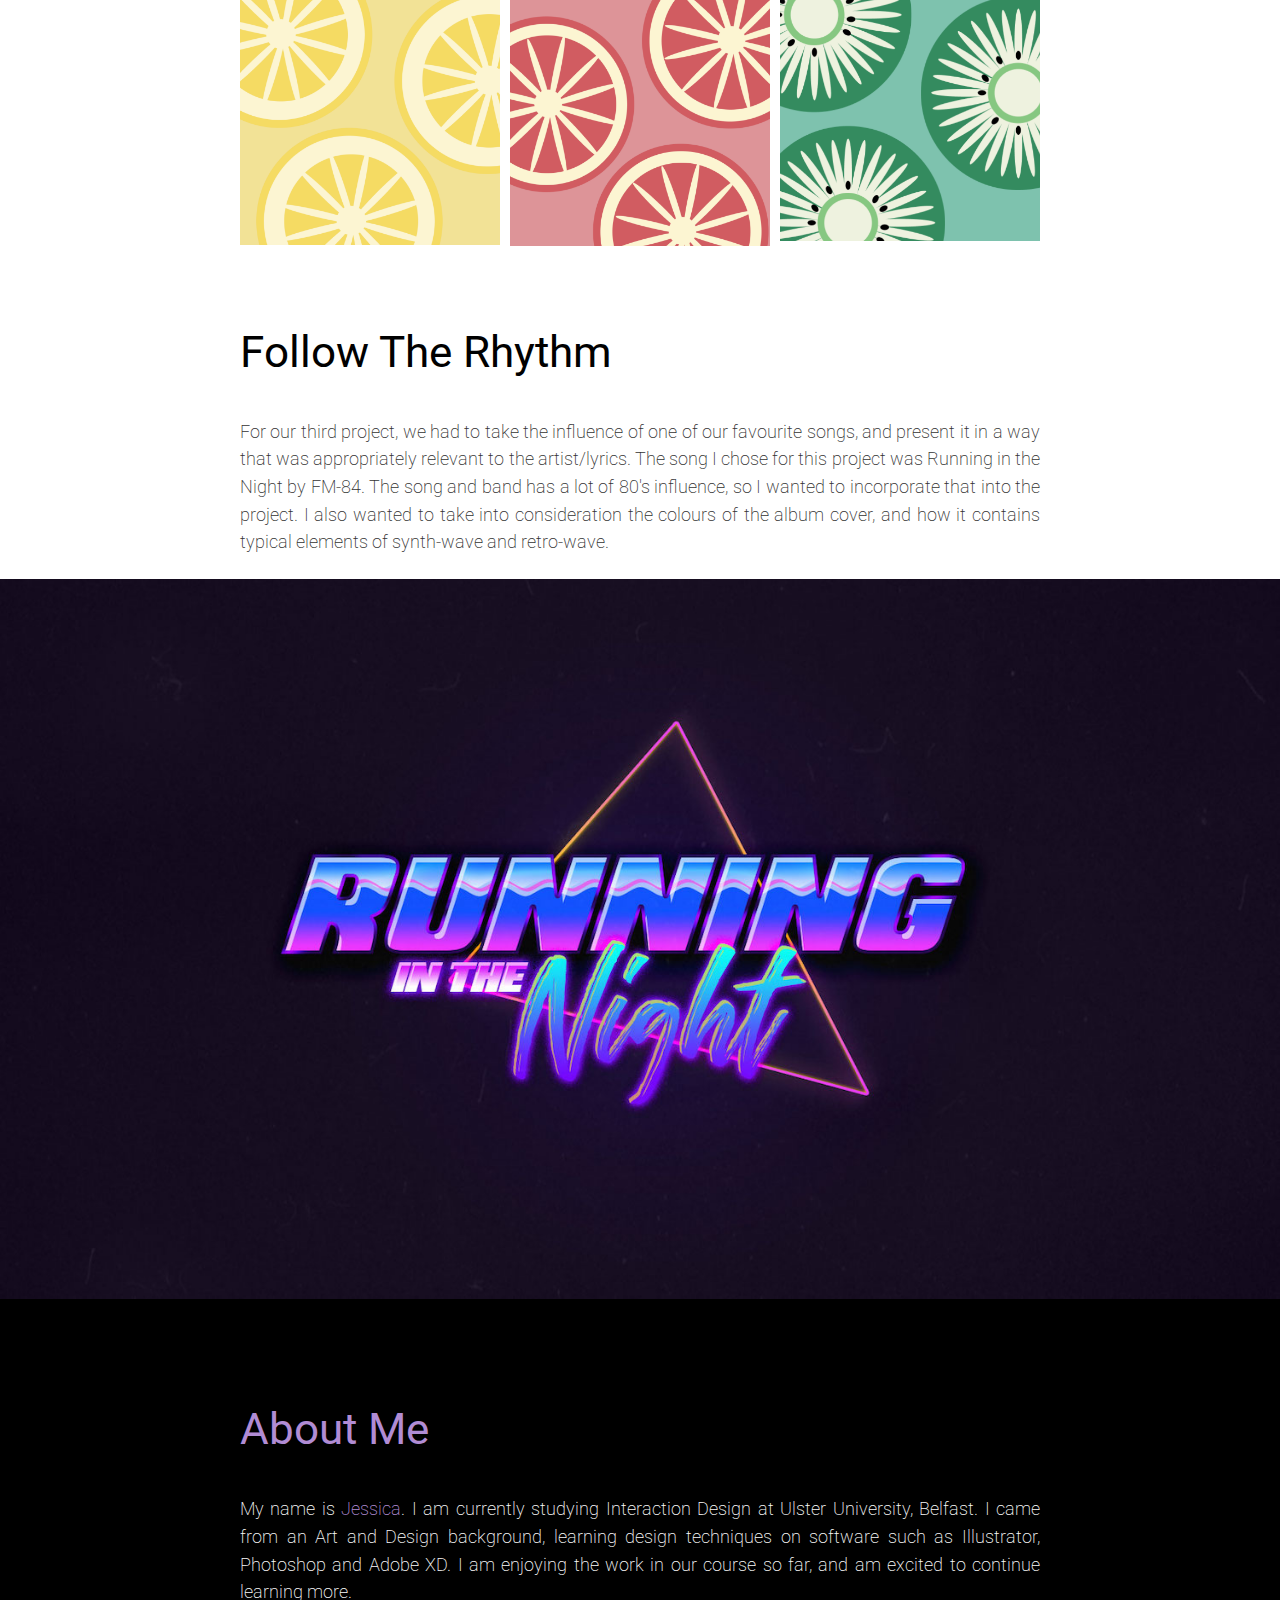
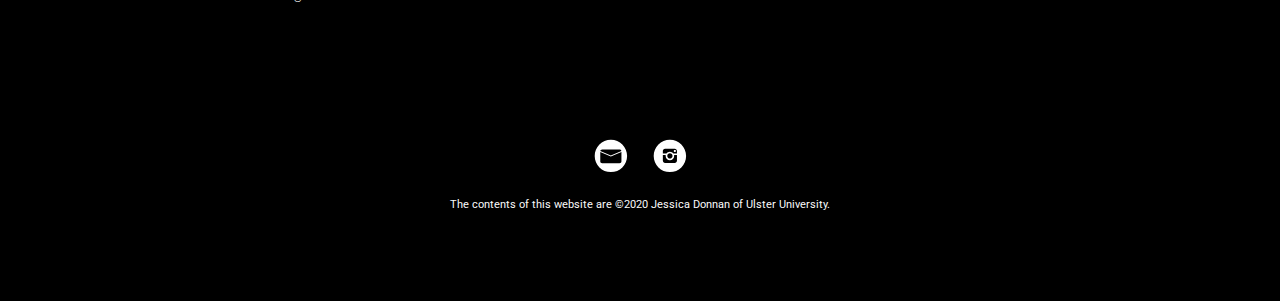
==== commit 042dc28c: "updated" ====
--- a/index.html
+++ b/index.html
@@ -85,8 +85,28 @@
    </div>
  
 <!----------------- FOOTER ------------------>
- <footer id="contact">
-   <a href="https://github.com/jessdonnan" target="_blank">
-   </footer>
- </body>
+<footer id="contact">
+  <ul class="connections">
+
+<!------------- EMAIL ------------------>
+       <li><a href="mailto:donnan-j2ulster.ac.uk" title="send me an email">
+          <svg width="36" height="36" viewBox="0 0 36 36">
+      <g></g>
+            <path  d="M17.902 1.699c-8.949 0-16.203 7.254-16.203 16.203s7.254 16.203 16.203 16.203c8.949 0 16.203-7.254 16.203-16.203 0-8.949-7.254-16.203-16.203-16.203zM9.168 11.487h17.371c0.99 0 1.794 0.699 1.878 1.588l-10.599 4.53-10.532-4.501c0.069-0.903 0.88-1.618 1.881-1.618zM28.434 23.494c0 0.961-0.848 1.739-1.895 1.739h-17.371c-1.047 0-1.895-0.778-1.895-1.739v-9.566l10.558 4.511 0.008-0.013 10.595-4.529v9.597z" fill="#fff"/>
+        </svg>
+        </a>
+        </li>
+    <li><a href="https://www.instagram.com/jessdonnandesign/" title="Visit the IxD Belfast Instagram account" target="_blank" >
+      <svg width="36" height="36" viewBox="0 0 36 36">
+      <g></g>
+         <path d="M17.903 1.699c-8.949 0-16.204 7.254-16.204 16.203s7.254 16.203 16.204 16.203c8.948 0 16.203-7.254 16.203-16.203 0-8.949-7.254-16.203-16.203-16.203zM24.957 22.747c0 1.218-0.992 2.206-2.207 2.206h-9.694c-1.221 0-2.207-0.989-2.207-2.206v-5.667h2.87c-0.059 0.267-0.081 0.535-0.081 0.819 0 2.357 1.901 4.26 4.264 4.26 2.352 0 4.263-1.903 4.263-4.26 0-0.284-0.027-0.553-0.080-0.819h2.872v5.667zM15.277 17.899c0-1.451 1.177-2.629 2.624-2.629 1.451 0 2.621 1.177 2.621 2.629 0 1.458-1.17 2.625-2.621 2.625-1.446 0-2.624-1.168-2.624-2.625zM24.957 15.437h-3.572c-0.769-1.089-2.049-1.803-3.484-1.803-1.438 0-2.707 0.713-3.487 1.803h-3.566v-2.385c0-1.22 0.986-2.2 2.207-2.2h9.693c1.216 0 2.207 0.981 2.207 2.2v2.385z" fill="#fff" />
+         <path d="M23.438 11.995h-1.185c-0.215 0-0.399 0.174-0.399 0.39v1.182c0 0.224 0.183 0.399 0.399 0.399h1.185c0.21 0 0.393-0.176 0.393-0.399v-1.182c0-0.216-0.181-0.39-0.393-0.39z" fill="#fff" />
+       </svg>
+       </a>
+         </li>
+         </ul>
+
+      <small>The contents of this website are ©2020 Jessica Donnan of Ulster University. </small>
+</footer>
+</body>
 </html>--- a/css/portfolio.css
+++ b/css/portfolio.css
@@ -178,3 +178,70 @@
     display: block;
     margin: auto; 
     max-width: 100%; }
+
+    /*---------------------------- FOOTER -----------------------------*/
+footer {
+  text-align: center;
+  font-size: 0.707em;
+  padding: 2em 0 8em 0;
+  margin: auto;
+  color: #fafafa;
+  background: #000000;
+}
+
+.connections{
+  position: relative;
+  margin: 0 auto;
+}
+.connections ul{
+  margin: 0;
+  padding: 0;
+}
+.connections li{
+  margin: 0 10px;
+  padding: 0;
+  list-style: none;
+  display: inline-block;  
+}
+.connections a:link{
+  border-bottom: none;
+}
+.connections img,
+.connections svg{
+  border: none;
+}
+.connections a:hover img,
+.connections a:hover svg{
+  border-bottom: none;}
+
+.connections svg {
+      margin: 2em auto;}
+
+.connections a:hover svg path {
+      fill: #333;
+      transition: all 0.2s ease-in-out;}
+
+footer .connections a:hover svg path {
+        fill:  #103254;
+        transition: all 0.2s ease-in-out;}
+
+        
+  
+@media only screen and (max-width: 600px) {
+  section {    
+    width: 90%;
+    margin: auto;}
+
+header {
+      width: 90%;
+      margin-left: .5em;
+      }
+
+header h1 {font-size: 3.25em;}
+header p {font-size: 1.25em;}
+
+/* .portfolio {grid-template-columns: repeat(2, minmax(150px, 1fr)); }*/
+
+}
+
+
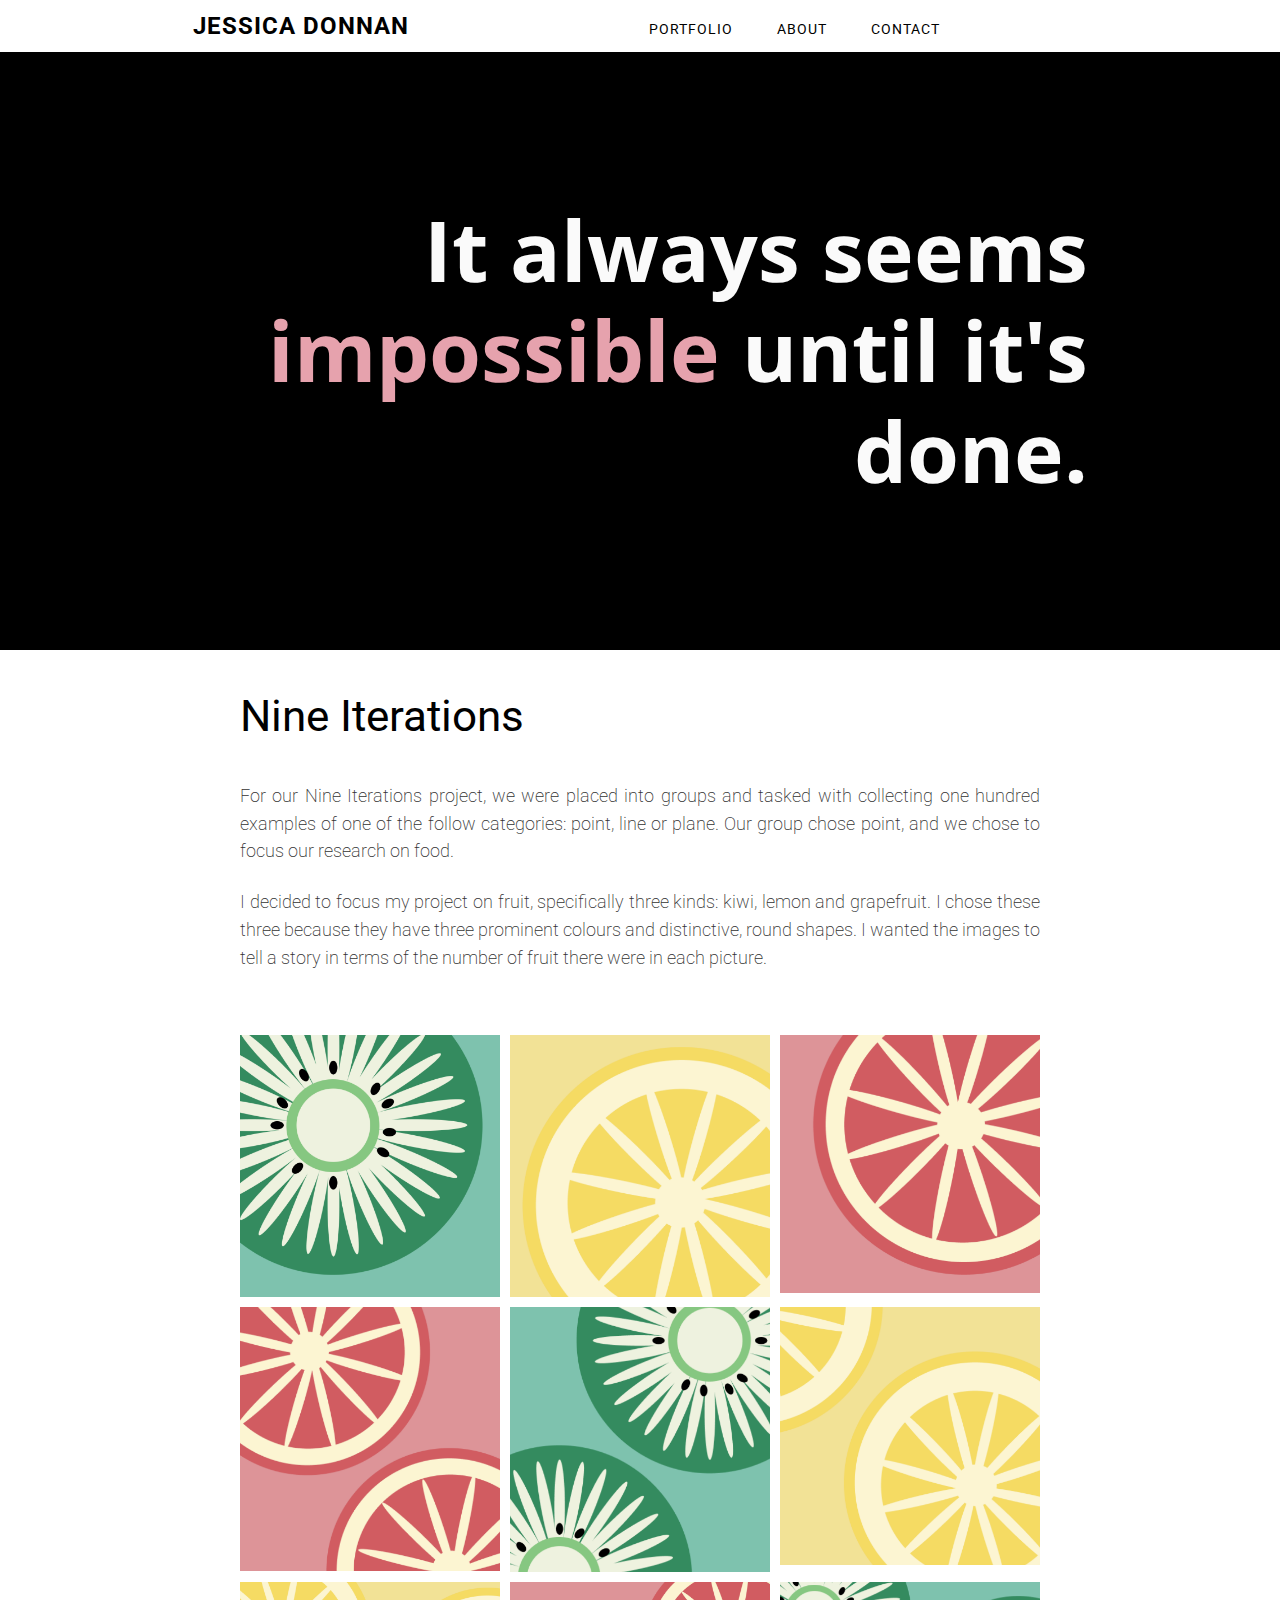
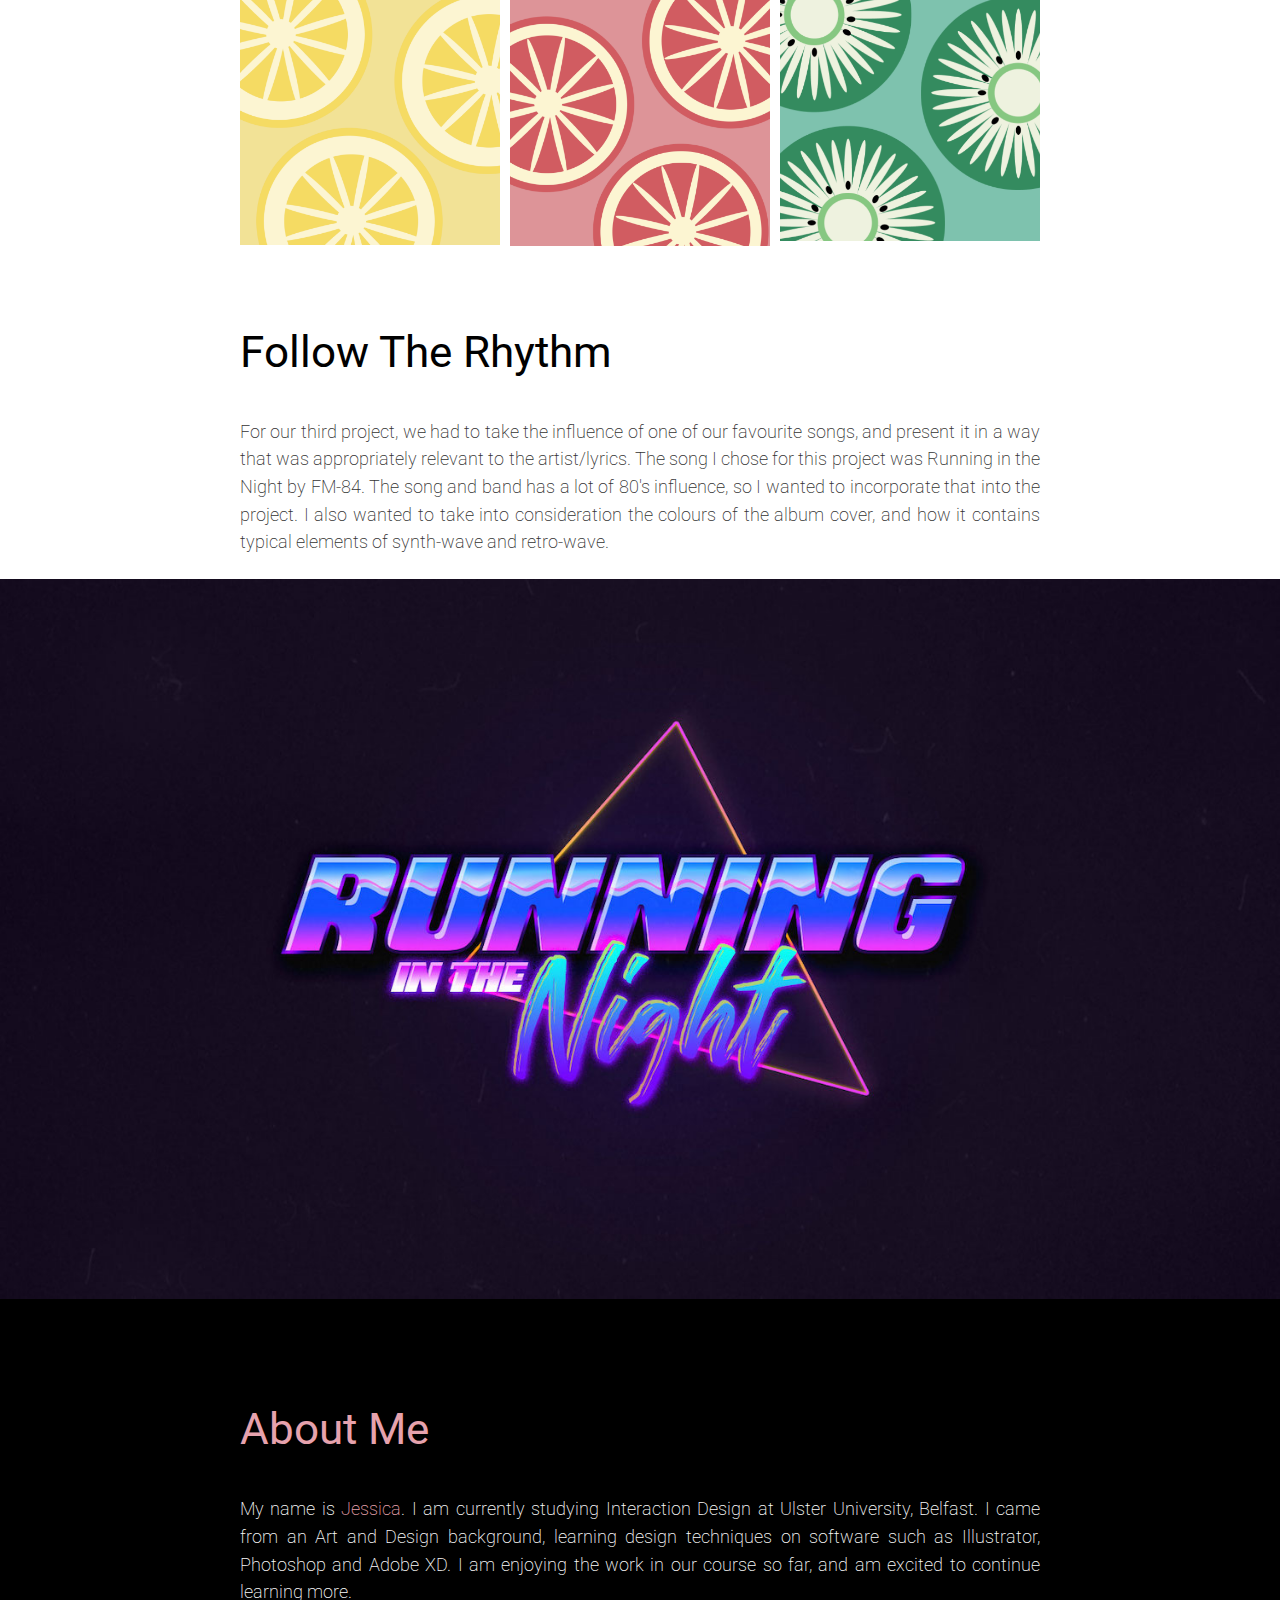
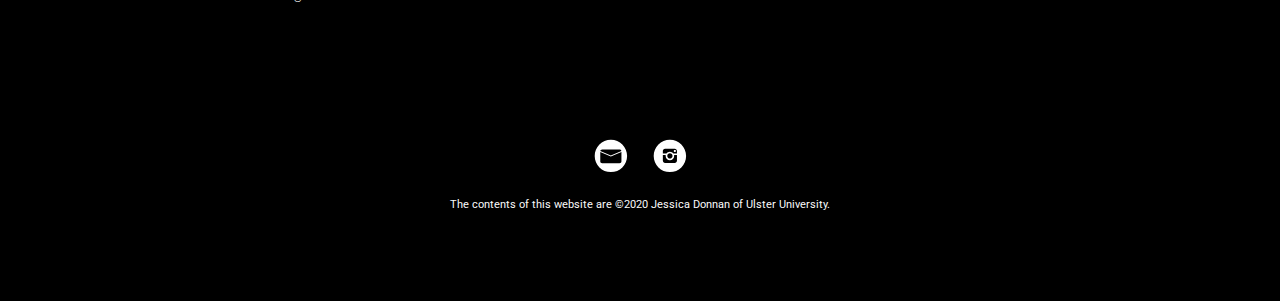
==== commit f29be612: "updated" ====
--- a/index.html
+++ b/index.html
@@ -78,8 +78,8 @@
 
    <div class="background-colour" id="about">
      <section>
-       <h2 style="color:#b18cd4;">About Me</h2>
-         <p>My name is <span style="color: #b18cd4">Jessica</span>. I am currently studying Interaction Design at Ulster University, Belfast. I came from an Art and Design background, learning design techniques on software such as Illustrator, Photoshop and Adobe XD. I am enjoying the work in our course so far, and am excited to continue learning more. 
+       <h2 style="color:#e6a2ad;">About Me</h2>
+         <p>My name is <span style="color: #e6a2ad">Jessica</span>. I am currently studying Interaction Design at Ulster University, Belfast. I came from an Art and Design background, learning design techniques on software such as Illustrator, Photoshop and Adobe XD. I am enjoying the work in our course so far, and am excited to continue learning more. 
      </p>
      </section>
    </div>
--- a/css/portfolio.css
+++ b/css/portfolio.css
@@ -38,6 +38,7 @@
     font-size: 5.25em;
     font-weight: bold;
     line-height: 1.2;
+    text-align: right;
     }
   header h2 {
     font-family: 'Open Sans', sans-serif;
